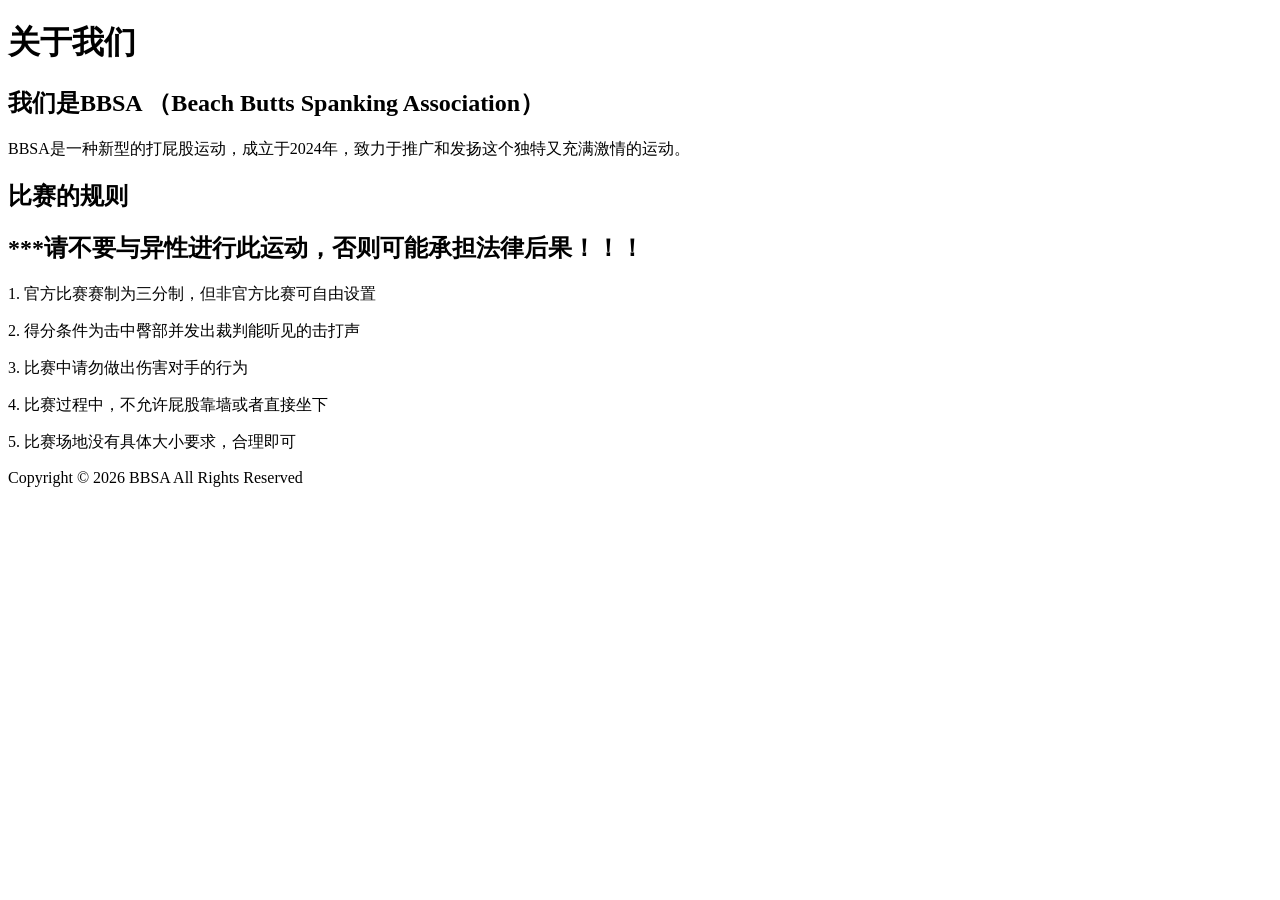
==== about_us.html @ 384f0a25 "Add files via upload" ====
<!DOCTYPE html>
<html lang="zh-Hants">
<head>
    <meta charset="UTF-8">
    <meta name="viewport" content="width=device-width, initial-scale=1.0">
    <title>关于我们</title>
    <link rel="stylesheet" href="BBSA/about_us.css">
</head>
<body>
    <header>
        <h1>关于我们</h1>
    </header>
    <main>
        <section class="us">
        <h2>我们是BBSA （Beach Butts Spanking Association） </h2>
        <p>BBSA是一种新型的打屁股运动，成立于2024年，致力于推广和发扬这个独特又充满激情的运动。</p>
        </section>
        <section class="rules">
        <h1>比赛的规则</h1>
        <h2>***请不要与异性进行此运动，否则可能承担法律后果！！！</h2>
        <p>1. 官方比赛赛制为三分制，但非官方比赛可自由设置</p>
        <p>2. 得分条件为击中臀部并发出裁判能听见的击打声</p>
        <p>3. 比赛中请勿做出伤害对手的行为</p>
        <p>4. 比赛过程中，不允许屁股靠墙或者直接坐下</p>
        <p>5. 比赛场地没有具体大小要求，合理即可</p>
        </section>
    </main>
    <footer>
        <p>Copyright © 2026 BBSA All Rights Reserved</p>
    </footer>
</body>
</html>
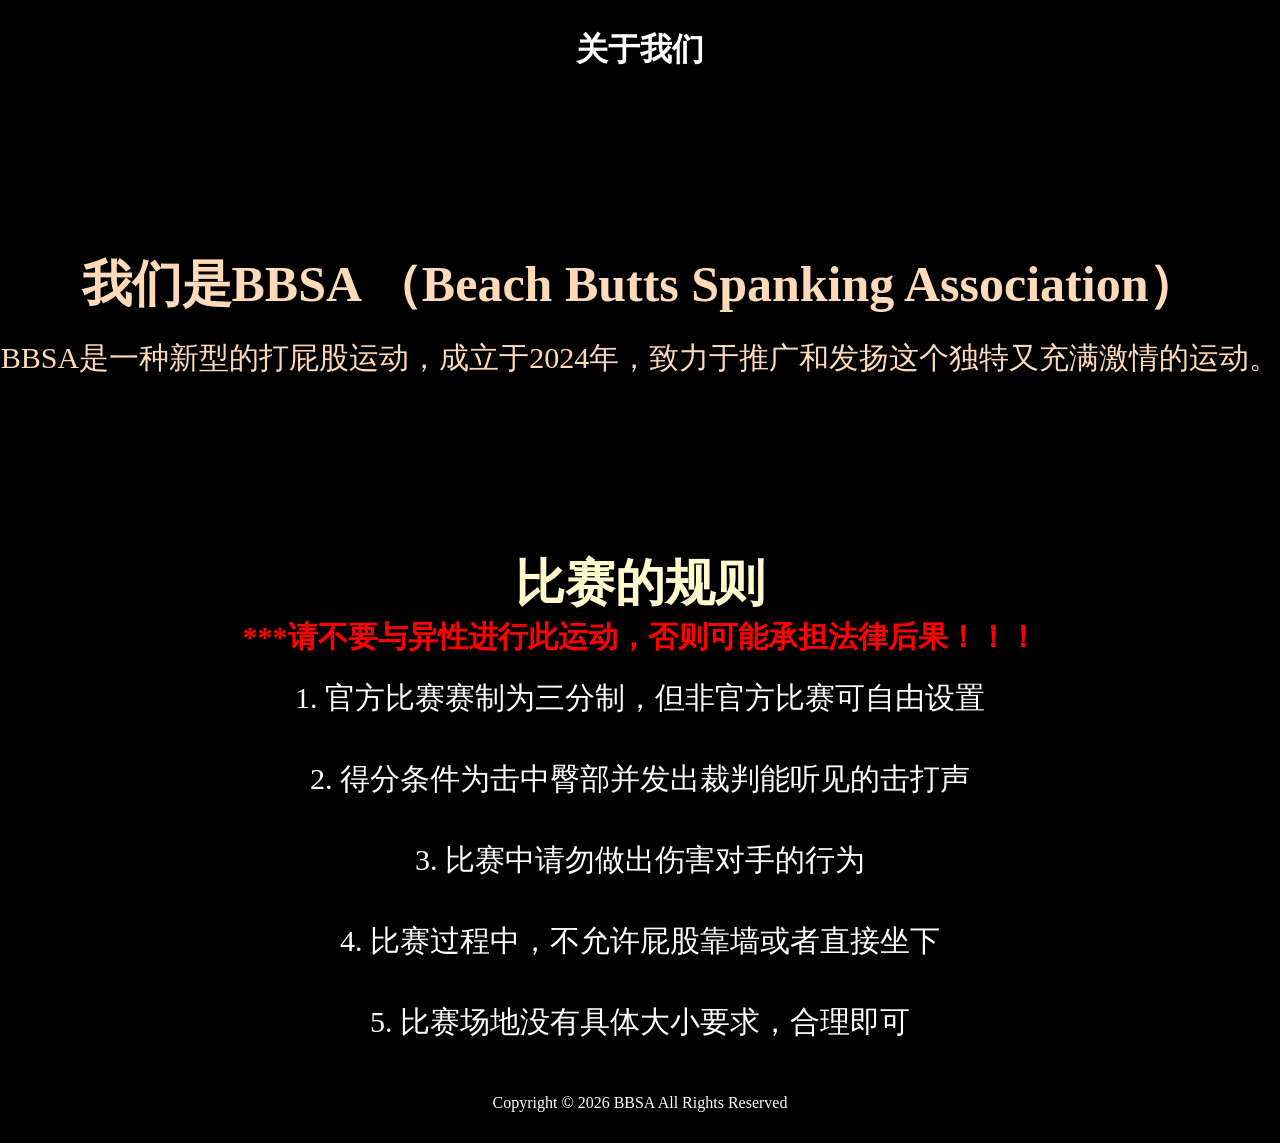
==== commit 906b62b8: "Fix HTML formatting and update stylesheet path" ====
--- a/about_us.html
+++ b/about_us.html
@@ -4,7 +4,7 @@
     <meta charset="UTF-8">
     <meta name="viewport" content="width=device-width, initial-scale=1.0">
     <title>关于我们</title>
-    <link rel="stylesheet" href="BBSA/about_us.css">
+    <link rel="stylesheet" href="about_us.css">
 </head>
 <body>
     <header>
@@ -29,4 +29,4 @@
         <p>Copyright © 2026 BBSA All Rights Reserved</p>
     </footer>
 </body>
-</html>+</html>
--- a/about_us.css
+++ b/about_us.css
@@ -0,0 +1,60 @@
+*{
+    padding:0;
+    margin:0;
+}
+header {
+    background-color: black;
+    color:white;
+    display:flex;
+    justify-content:center;
+    align-items:center;
+    height:100px
+}
+.us {
+    background-color:black;
+    color:peachpuff;
+    display:flex;
+    flex-direction:column;
+    justify-content:center;
+    align-items:center;
+    height:50vh;
+}
+.us h2 {
+    color:peachpuff;
+    font-size: 50px;
+}
+.us p {
+    color:peachpuff;
+    font-size: 30px;
+    margin: 20px 0;
+}
+.rules {
+    background-color:black;
+    color:white;
+    display:flex;
+    flex-direction:column;
+    justify-content:center;
+    align-items:center;
+    height:auto;
+}
+.rules h1 {
+    color:lemonchiffon;
+    font-size: 50px;
+}
+.rules h2 {
+    color:red;
+    font-size: 30px;
+}
+.rules p {
+    color:white;
+    font-size: 30px;
+    margin: 20px 0;
+}
+footer {
+    background-color:black;
+    color:white;
+    display:flex;
+    justify-content:center;
+    align-items:center;
+    height:80px
+}
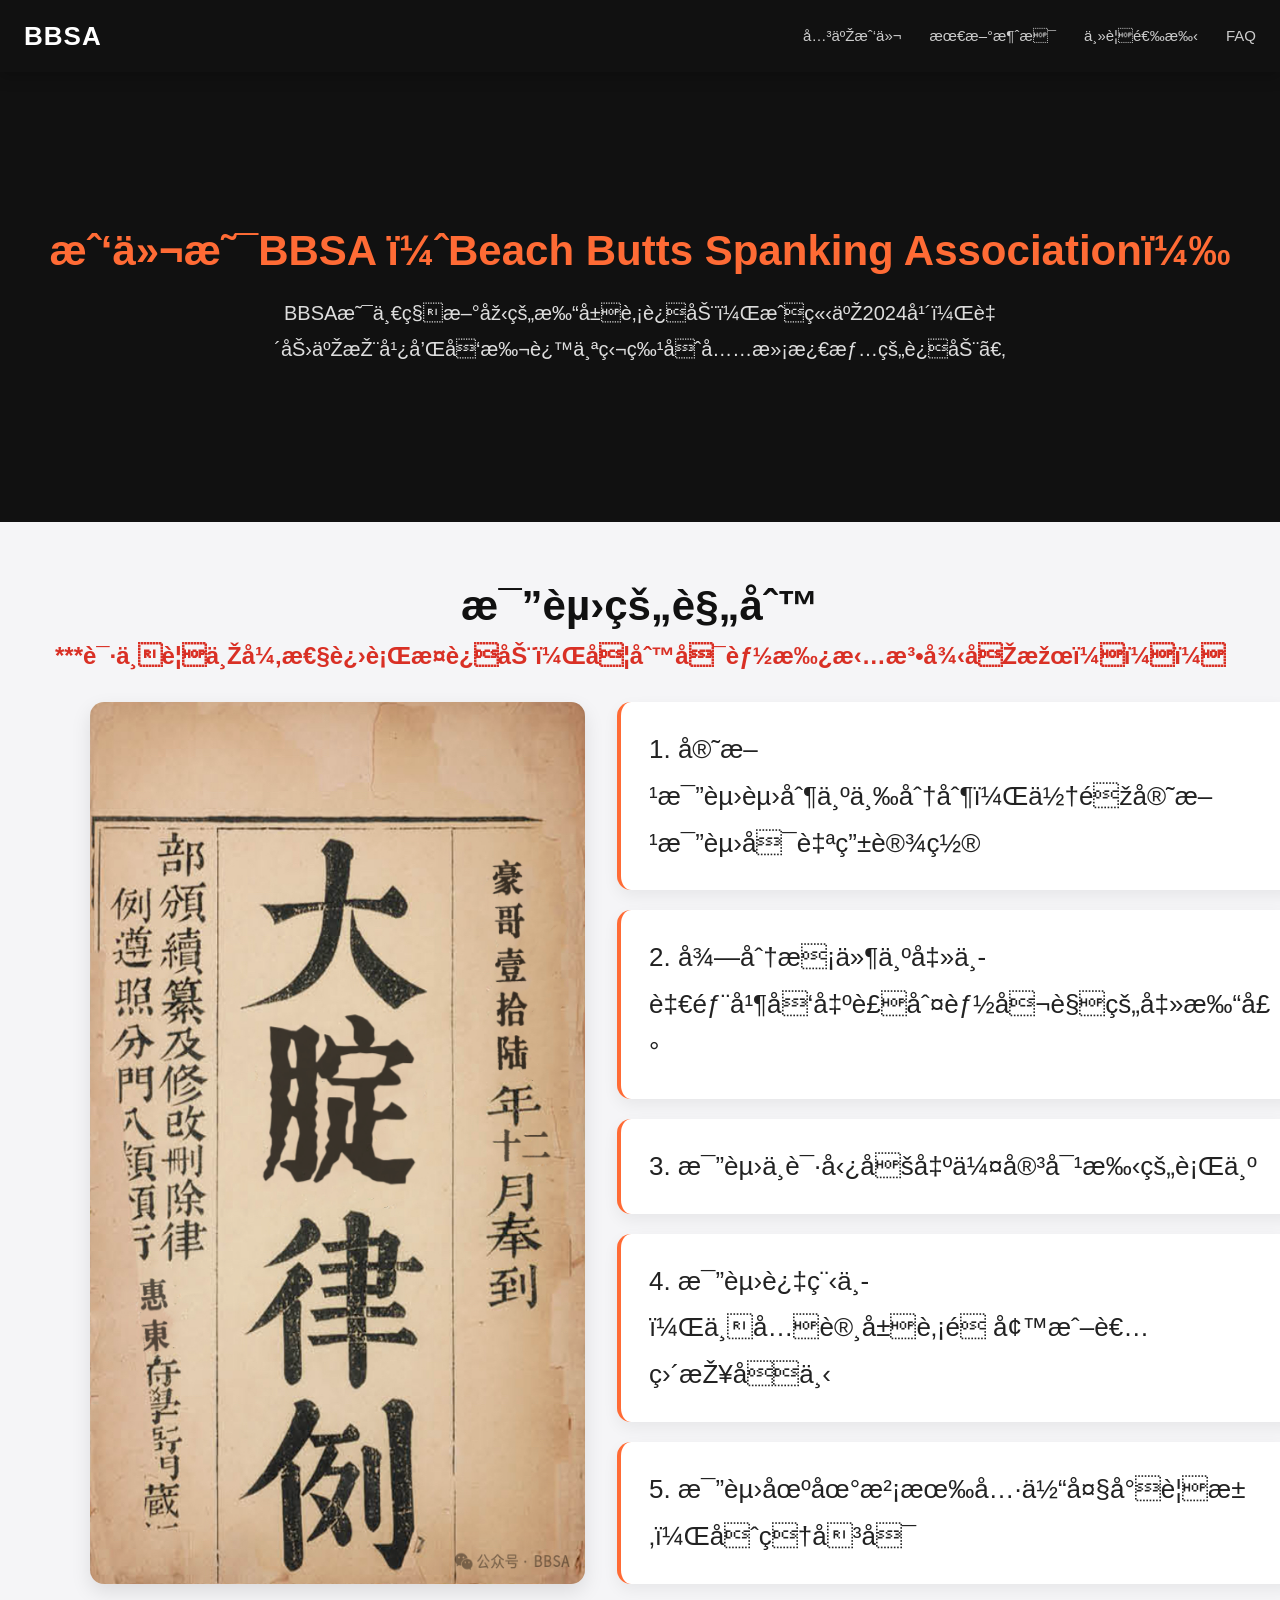
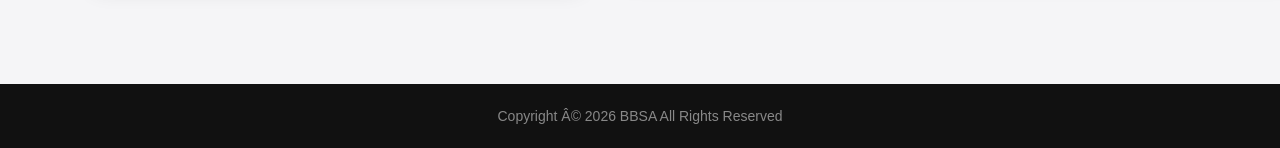
==== commit eb25a153: "Add files via upload" ====
--- a/about_us.html
+++ b/about_us.html
@@ -1,31 +1,49 @@
 <!DOCTYPE html>
-<html lang="zh-Hants">
+<html lang="zh‑Hants">
 <head>
-    <meta charset="UTF-8">
-    <meta name="viewport" content="width=device-width, initial-scale=1.0">
+    <meta charset="UTF‑8">
+    <meta name="viewport" content="width=device‑width, initial‑scale=1.0">
     <title>关于我们</title>
-    <link rel="stylesheet" href="about_us.css">
+    <link rel="stylesheet" href="css/global.css">
+    <link rel="stylesheet" href="css/about_us.css">
 </head>
 <body>
-    <header>
-        <h1>关于我们</h1>
+    <header class="site-header">
+        <a href="index.html" class="logo">BBSA </a>
+        <nav>
+            <ul>
+                <li><a href="about_us.html">关于我们</a></li>
+                <li><a href="news.html">最新消息</a></li>
+                <li><a href="candidate.html">主要选手</a></li>
+                <li><a href="faq.html">FAQ</a></li>
+            </ul>
+        </nav>
     </header>
+
     <main>
         <section class="us">
-        <h2>我们是BBSA （Beach Butts Spanking Association） </h2>
-        <p>BBSA是一种新型的打屁股运动，成立于2024年，致力于推广和发扬这个独特又充满激情的运动。</p>
+            <h2>我们是BBSA （Beach Butts Spanking Association） </h2>
+            <p>BBSA是一种新型的打屁股运动，成立于2024年，致力于推广和发扬这个独特又充满激情的运动。</p>
         </section>
+
         <section class="rules">
         <h1>比赛的规则</h1>
         <h2>***请不要与异性进行此运动，否则可能承担法律后果！！！</h2>
-        <p>1. 官方比赛赛制为三分制，但非官方比赛可自由设置</p>
-        <p>2. 得分条件为击中臀部并发出裁判能听见的击打声</p>
-        <p>3. 比赛中请勿做出伤害对手的行为</p>
-        <p>4. 比赛过程中，不允许屁股靠墙或者直接坐下</p>
-        <p>5. 比赛场地没有具体大小要求，合理即可</p>
-        </section>
+        <div class="rules-wrap">
+        <img src="images/rules.png" alt="比赛规则图示">
+        <div class="rule-list">
+            <p>1. 官方比赛赛制为三分制，但非官方比赛可自由设置</p>
+            <p>2. 得分条件为击中臀部并发出裁判能听见的击打声</p>
+            <p>3. 比赛中请勿做出伤害对手的行为</p>
+            <p>4. 比赛过程中，不允许屁股靠墙或者直接坐下</p>
+            <p>5. 比赛场地没有具体大小要求，合理即可</p>
+        </div>
+        </div>
+</section>
+
     </main>
-    <footer>
+
+    <footer class="site-footer">
         <p>Copyright © 2026 BBSA All Rights Reserved</p>
     </footer>
 </body>
--- a/css/global.css
+++ b/css/global.css
@@ -0,0 +1,103 @@
+* {
+    margin: 0;
+    padding: 0;
+    box-sizing: border-box;
+}
+
+html {
+    scroll-behavior: smooth;
+    font-family: -apple-system, BlinkMacSystemFont, "Segoe UI", Roboto, "Helvetica Neue", Arial, sans-serif;
+}
+
+body {
+    background-color: #f5f5f7;
+    color: #222;
+}
+
+ul {
+    list-style: none;
+}
+
+a {
+    text-decoration: none;
+    color: inherit;
+    transition: all 0.25s ease;
+}
+
+img {
+    max-width: 100%;
+    display: block;
+}
+
+/* 顶部导航 */
+.site-header {
+    background-color: #111;
+    box-shadow: 0 4px 14px rgba(0, 0, 0, 0.25);
+    position: sticky;
+    top: 0;
+    z-index: 999;
+    height: 72px;
+    padding: 0 24px;
+    display: flex;
+    align-items: center;
+    justify-content: space-between;
+}
+
+.site-header .logo {
+    font-size: 26px;
+    font-weight: 800;
+    color: #fff;
+    letter-spacing: 1px;
+}
+
+.site-header .logo span {
+    color: #ff6b35;
+}
+
+.site-header nav ul {
+    display: flex;
+    gap: 28px;
+}
+
+.site-header nav a {
+    color: #ccc;
+    font-size: 15px;
+    font-weight: 500;
+}
+
+.site-header nav a:hover {
+    color: #ff6b35;
+}
+
+/* 页脚 */
+.site-footer {
+    background-color: #111;
+    color: #888;
+    text-align: center;
+    padding: 24px;
+    font-size: 14px;
+    margin-top: 40px;
+}
+
+/* 通用容器 */
+.container {
+    max-width: 1200px;
+    margin: 0 auto;
+    padding: 0 24px;
+}
+
+/* 移动端导航 */
+@media (max-width: 768px) {
+    .site-header {
+        height: auto;
+        flex-direction: column;
+        padding: 16px;
+        gap: 12px;
+    }
+
+    .site-header nav ul {
+        flex-wrap: wrap;
+        justify-content: center;
+        gap: 14px;
+    }
+}
--- a/css/about_us.css
+++ b/css/about_us.css
@@ -0,0 +1,89 @@
+/* 关于我们介绍 */
+.us {
+    background-color: #111;
+    color: #fff;
+    min-height: 50vh;
+    display: flex;
+    flex-direction: column;
+    justify-content: center;
+    align-items: center;
+    text-align: center;
+    padding: 60px 24px;
+}
+
+.us h2 {
+    font-size: clamp(26px, 5vw, 42px);
+    margin-bottom: 20px;
+    color: #ff6b35;
+}
+
+.us p {
+    font-size: clamp(17px, 2vw, 20px);
+    max-width: 820px;
+    line-height: 1.8;
+    color: #ddd;
+}
+
+/* 规则区 */
+.rules {
+    background-color: #f5f5f7;
+    color: #222;
+    padding: 60px 24px;
+}
+
+.rules h1 {
+    text-align: center;
+    font-size: clamp(28px, 5vw, 42px);
+    margin-bottom: 12px;
+    color: #111;
+}
+
+.rules h2 {
+    text-align: center;
+    color: #d93025;
+    font-size: clamp(18px, 2vw, 24px);
+    margin-bottom: 32px;
+}
+
+/* 图文外层容器，图片+文字并排 */
+.rules-wrap {
+    max-width: 1100px;
+    margin: 0 auto;
+    display: flex;
+    gap: 32px;
+    align-items: flex‑start;
+}
+
+.rules-wrap img {
+    width: 45%;
+    border-radius:14px;
+    box-shadow: 0 8px 20px rgba(0,0,0,0.1);
+}
+
+.rule-list {
+    width: 55%;
+    display: grid;
+    gap: 20px;
+}
+
+/* ==========放大规则字体========== */
+.rule-list p {
+    background-color: #fff;
+    padding: 24px 28px;
+    border-radius: 14px;
+    font-size: clamp(20px, 3vw, 26px);
+    line-height: 1.8;
+    box-shadow: 0 6px 16px rgba(0, 0, 0, 0.06);
+    border-left: 4px solid #ff6b35;
+}
+
+/* 手机端：图片在上，文字在下 */
+@media (max-width:768px){
+    .rules-wrap{
+        flex-direction:column;
+    }
+    .rules-wrap img,
+    .rule-list{
+        width:100%;
+    }
+}
